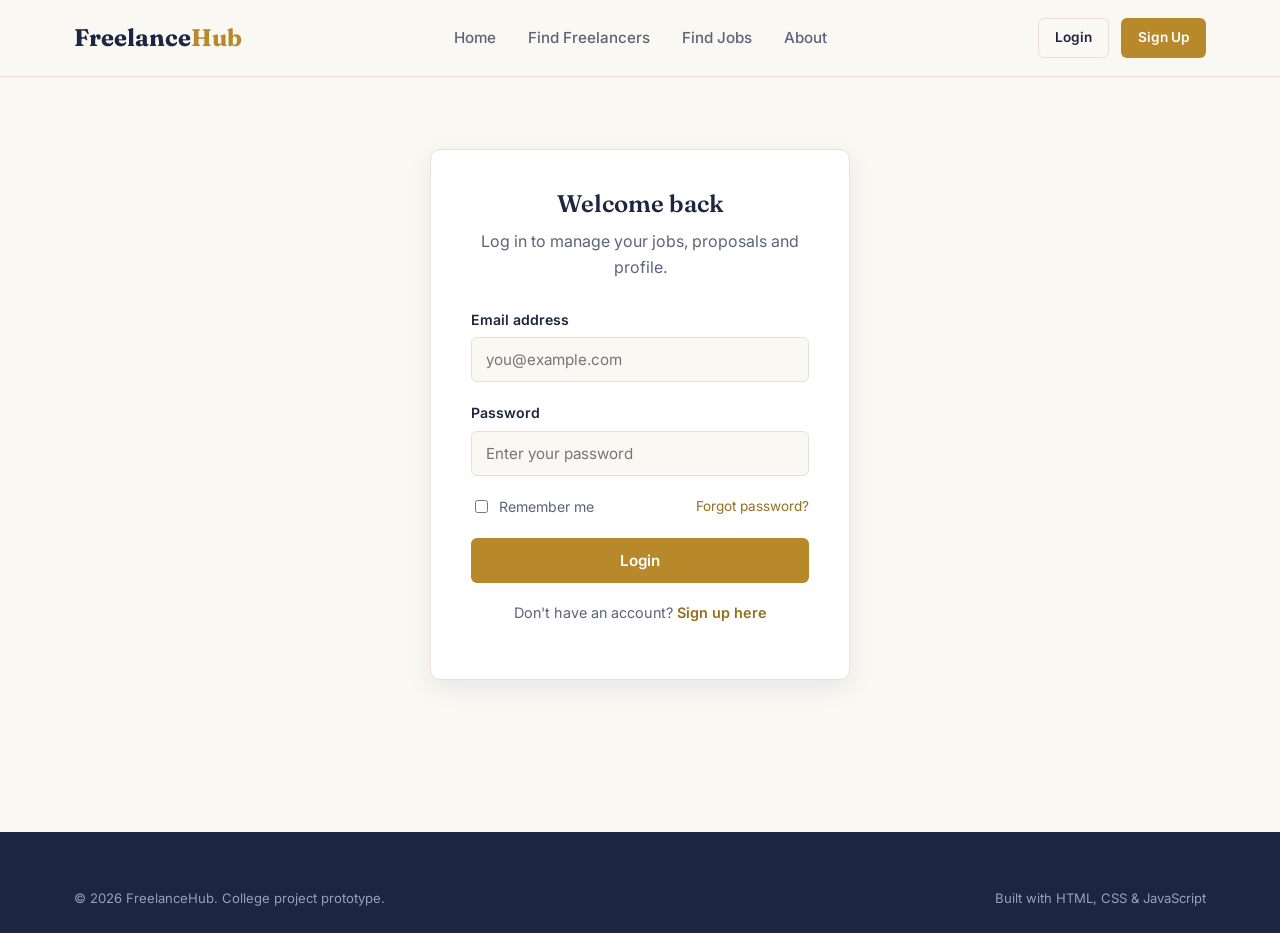
==== FreelanceHub/login.html @ 4bddfca6 "Initial commit" ====
<!DOCTYPE html>
<html lang="en">
<head>
  <meta charset="UTF-8" />
  <meta name="viewport" content="width=device-width, initial-scale=1.0" />
  <title>Login — FreelanceHub</title>
  <link rel="stylesheet" href="css/style.css" />
</head>
<body>

  <nav class="navbar">
    <div class="nav-inner">
      <a href="index.html" class="logo">Freelance<span>Hub</span></a>
      <ul class="nav-links">
        <li><a href="index.html">Home</a></li>
        <li><a href="freelancers.html">Find Freelancers</a></li>
        <li><a href="jobs.html">Find Jobs</a></li>
        <li><a href="index.html#about">About</a></li>
      </ul>
      <div class="nav-actions">
        <a href="login.html" class="btn btn-outline btn-sm">Login</a>
        <a href="register.html" class="btn btn-gold btn-sm">Sign Up</a>
      </div>
      <button class="nav-toggle" aria-label="Toggle menu">&#9776;</button>
    </div>
  </nav>

  <section class="auth-page container">
    <form id="loginForm" class="form-wrap narrow" novalidate>
      <div class="section-head text-center" style="margin-bottom:28px;">
        <h2>Welcome back</h2>
        <p>Log in to manage your jobs, proposals and profile.</p>
      </div>

      <div class="field" id="loginEmailField">
        <label for="loginEmail">Email address</label>
        <input type="email" id="loginEmail" placeholder="you@example.com" />
        <div class="field-error">Please enter a valid email address.</div>
      </div>

      <div class="field" id="loginPasswordField">
        <label for="loginPassword">Password</label>
        <input type="password" id="loginPassword" placeholder="Enter your password" />
        <div class="field-error">Password must be at least 6 characters.</div>
      </div>

      <div class="form-foot-row">
        <label class="checkbox-row">
          <input type="checkbox" id="rememberMe" />
          Remember me
        </label>
        <a href="#" class="btn-text" style="padding:0;">Forgot password?</a>
      </div>

      <button type="submit" class="btn btn-gold btn-block">Login</button>

      <p class="form-foot-text">Don't have an account? <a href="register.html">Sign up here</a></p>
    </form>
  </section>

  <footer class="site-footer">
    <div class="container">
      <div class="footer-bottom" style="border-top:none; padding-top:0;">
        <span>&copy; 2026 FreelanceHub. College project prototype.</span>
        <span>Built with HTML, CSS &amp; JavaScript</span>
      </div>
    </div>
  </footer>

  <script src="js/script.js"></script>
</body>
</html>
---- FreelanceHub/css/style.css ----
/* =========================================================
   FreelanceHub — Stylesheet
   Organized in sections:
   1. Fonts & Variables
   2. Reset & Base
   3. Layout helpers
   4. Navbar
   5. Buttons
   6. Hero
   7. Sections (categories, how it works, why us, CTA)
   8. Cards (freelancer / job)
   9. Forms
   10. Profile page
   11. Dashboard
   12. Footer
   13. Toast / messages
   14. Responsive
   ========================================================= */

/* ---------- 1. Fonts & Variables ---------- */
@import url('https://fonts.googleapis.com/css2?family=Fraunces:opsz,wght@9..144,500;9..144,600;9..144,700&family=Inter:wght@400;500;600;700&display=swap');

:root {
  /* Color tokens — "Guild" palette: ink navy + brass gold + craft teal */
  --ink: #1C2541;          /* primary text / dark surfaces */
  --ink-soft: #5B6478;     /* secondary text */
  --paper: #FAF8F3;        /* page background */
  --surface: #FFFFFF;      /* card background */
  --line: #E7E1D4;         /* borders / dividers */
  --gold: #B8892B;         /* primary accent (clients / CTA) */
  --gold-dark: #93701F;
  --teal: #2F6F6E;         /* secondary accent (freelancers) */
  --teal-dark: #234F4E;
  --danger: #B3432B;
  --success: #2F6F52;

  /* Type */
  --font-display: 'Fraunces', Georgia, 'Times New Roman', serif;
  --font-body: 'Inter', -apple-system, Segoe UI, Roboto, Arial, sans-serif;

  /* Layout */
  --max-width: 1180px;
  --radius: 10px;
  --shadow: 0 8px 24px rgba(28, 37, 65, 0.08);
}

/* ---------- 2. Reset & Base ---------- */
* {
  box-sizing: border-box;
}

html {
  scroll-behavior: smooth;
}

body {
  margin: 0;
  font-family: var(--font-body);
  color: var(--ink);
  background: var(--paper);
  line-height: 1.6;
}

h1, h2, h3, h4 {
  font-family: var(--font-display);
  color: var(--ink);
  margin: 0 0 0.5em 0;
  line-height: 1.15;
  font-weight: 600;
}

p {
  margin: 0 0 1em 0;
  color: var(--ink-soft);
}

a {
  text-decoration: none;
  color: inherit;
}

img {
  max-width: 100%;
  display: block;
}

ul {
  list-style: none;
  margin: 0;
  padding: 0;
}

/* Focus states for accessibility */
a:focus-visible,
button:focus-visible,
input:focus-visible,
textarea:focus-visible,
select:focus-visible {
  outline: 2px solid var(--teal);
  outline-offset: 2px;
}

/* ---------- 3. Layout helpers ---------- */
.container {
  max-width: var(--max-width);
  margin: 0 auto;
  padding: 0 24px;
}

.section {
  padding: 72px 0;
}

.section-head {
  max-width: 620px;
  margin-bottom: 40px;
}

.section-head p {
  margin-top: 8px;
}

.text-center {
  text-align: center;
  margin-left: auto;
  margin-right: auto;
}

/* ---------- 4. Navbar ---------- */
.navbar {
  position: sticky;
  top: 0;
  z-index: 100;
  background: var(--paper);
  border-bottom: 1px solid var(--line);
}

.nav-inner {
  max-width: var(--max-width);
  margin: 0 auto;
  padding: 18px 24px;
  display: flex;
  align-items: center;
  justify-content: space-between;
}

.logo {
  font-family: var(--font-display);
  font-size: 1.5rem;
  font-weight: 700;
  color: var(--ink);
}

.logo span {
  color: var(--gold);
}

.nav-links {
  display: flex;
  align-items: center;
  gap: 32px;
}

.nav-links a {
  font-size: 0.95rem;
  font-weight: 500;
  color: var(--ink-soft);
  padding-bottom: 4px;
  border-bottom: 2px solid transparent;
  transition: color 0.2s ease, border-color 0.2s ease;
}

.nav-links a:hover,
.nav-links a.active {
  color: var(--ink);
  border-bottom-color: var(--gold);
}

.nav-actions {
  display: flex;
  align-items: center;
  gap: 12px;
}

.nav-toggle {
  display: none;
  background: none;
  border: none;
  font-size: 1.5rem;
  cursor: pointer;
  color: var(--ink);
}

/* ---------- 5. Buttons ---------- */
.btn {
  display: inline-flex;
  align-items: center;
  justify-content: center;
  gap: 8px;
  padding: 12px 24px;
  border-radius: 6px;
  font-family: var(--font-body);
  font-size: 0.95rem;
  font-weight: 600;
  border: 1px solid transparent;
  cursor: pointer;
  transition: transform 0.15s ease, box-shadow 0.15s ease, background 0.15s ease, color 0.15s ease;
  white-space: nowrap;
}

.btn:active {
  transform: translateY(1px);
}

.btn-primary {
  background: var(--ink);
  color: var(--surface);
}

.btn-primary:hover {
  background: #101729;
  box-shadow: var(--shadow);
}

.btn-gold {
  background: var(--gold);
  color: var(--surface);
}

.btn-gold:hover {
  background: var(--gold-dark);
  box-shadow: var(--shadow);
}

.btn-teal {
  background: var(--teal);
  color: var(--surface);
}

.btn-teal:hover {
  background: var(--teal-dark);
  box-shadow: var(--shadow);
}

.btn-outline {
  background: transparent;
  border-color: var(--line);
  color: var(--ink);
}

.btn-outline:hover {
  border-color: var(--ink);
}

.btn-text {
  background: none;
  color: var(--gold-dark);
  padding: 12px 4px;
}

.btn-text:hover {
  text-decoration: underline;
}

.btn-block {
  width: 100%;
}

.btn-sm {
  padding: 8px 16px;
  font-size: 0.85rem;
}

/* ---------- 6. Hero ---------- */
.hero {
  padding: 64px 0 88px;
  border-bottom: 1px solid var(--line);
  overflow: hidden;
}

.hero-inner {
  display: grid;
  grid-template-columns: 1.1fr 0.9fr;
  gap: 48px;
  align-items: center;
}

.hero-eyebrow {
  color: var(--teal-dark);
  font-weight: 600;
  font-size: 0.95rem;
  margin-bottom: 14px;
}

.hero h1 {
  font-size: 3rem;
  max-width: 12ch;
}

.hero-sub {
  font-size: 1.1rem;
  max-width: 46ch;
  margin-bottom: 28px;
}

.hero-actions {
  display: flex;
  gap: 14px;
  margin-bottom: 36px;
}

.hero-stats {
  display: flex;
  gap: 36px;
}

.hero-stats div strong {
  display: block;
  font-family: var(--font-display);
  font-size: 1.5rem;
  color: var(--ink);
}

.hero-stats div span {
  font-size: 0.85rem;
  color: var(--ink-soft);
}

/* Search bar on home hero */
.search-bar {
  display: flex;
  background: var(--surface);
  border: 1px solid var(--line);
  border-radius: 8px;
  padding: 6px;
  box-shadow: var(--shadow);
  margin-bottom: 32px;
  max-width: 520px;
}

.search-bar input {
  flex: 1;
  border: none;
  padding: 12px 14px;
  font-size: 0.95rem;
  font-family: var(--font-body);
  background: transparent;
}

.search-bar input:focus {
  outline: none;
}

.search-bar button {
  border: none;
}

/* Hero visual — a mocked job ticket, grounded in the real product */
.hero-visual {
  position: relative;
}

.ticket-card {
  background: var(--surface);
  border: 1px solid var(--line);
  border-radius: var(--radius);
  box-shadow: var(--shadow);
  padding: 24px;
  max-width: 340px;
}

.ticket-card + .ticket-card {
  margin-top: -40px;
  margin-left: 60px;
  transform: rotate(2deg);
}

.ticket-top {
  display: flex;
  align-items: center;
  gap: 12px;
  margin-bottom: 14px;
}

.avatar {
  width: 46px;
  height: 46px;
  border-radius: 50%;
  background: var(--teal);
  color: var(--surface);
  display: flex;
  align-items: center;
  justify-content: center;
  font-weight: 700;
  font-family: var(--font-display);
  flex-shrink: 0;
}

.avatar.gold { background: var(--gold); }
.avatar.ink { background: var(--ink); }

.ticket-top strong {
  display: block;
  font-size: 0.95rem;
}

.ticket-top span {
  font-size: 0.8rem;
  color: var(--ink-soft);
}

.tag {
  display: inline-block;
  font-size: 0.72rem;
  font-weight: 600;
  padding: 4px 10px;
  border-radius: 20px;
  background: #EFEAE0;
  color: var(--ink-soft);
  margin: 2px 4px 2px 0;
}

.tag.teal { background: #E4EFEE; color: var(--teal-dark); }
.tag.gold { background: #F5EBD6; color: var(--gold-dark); }

/* ---------- 7. Sections ---------- */
.category-grid {
  display: grid;
  grid-template-columns: repeat(3, 1fr);
  gap: 20px;
}

.category-card {
  background: var(--surface);
  border: 1px solid var(--line);
  border-radius: var(--radius);
  padding: 24px;
  transition: box-shadow 0.2s ease, transform 0.2s ease, border-color 0.2s ease;
  cursor: pointer;
}

.category-card:hover {
  box-shadow: var(--shadow);
  transform: translateY(-3px);
  border-color: var(--gold);
}

.category-card .icon {
  font-size: 1.6rem;
  margin-bottom: 12px;
}

.category-card h3 {
  font-size: 1.05rem;
  margin-bottom: 4px;
}

.category-card p {
  font-size: 0.85rem;
  margin: 0;
}

.steps {
  display: grid;
  grid-template-columns: repeat(3, 1fr);
  gap: 32px;
}

.step {
  position: relative;
  padding-left: 8px;
}

.step-number {
  font-family: var(--font-display);
  font-size: 2.2rem;
  color: var(--gold);
  margin-bottom: 8px;
}

.step h3 {
  font-size: 1.1rem;
}

.step p {
  font-size: 0.9rem;
}

.why-grid {
  display: grid;
  grid-template-columns: repeat(2, 1fr);
  gap: 24px;
}

.why-item {
  display: flex;
  gap: 16px;
  padding: 20px;
  border-left: 3px solid var(--teal);
  background: var(--surface);
  border-radius: 0 var(--radius) var(--radius) 0;
}

.why-item h3 {
  font-size: 1rem;
  margin-bottom: 4px;
}

.why-item p {
  font-size: 0.88rem;
  margin: 0;
}

.cta-section {
  background: var(--ink);
  color: var(--surface);
  border-radius: var(--radius);
  padding: 56px;
  text-align: center;
  margin: 0 24px;
}

.cta-section h2,
.cta-section p {
  color: var(--surface);
}

.cta-section p {
  opacity: 0.8;
  max-width: 50ch;
  margin-left: auto;
  margin-right: auto;
}

.cta-actions {
  display: flex;
  gap: 14px;
  justify-content: center;
  margin-top: 24px;
}

/* ---------- 8. Cards: freelancer / job listing ---------- */
.toolbar {
  display: flex;
  gap: 16px;
  align-items: center;
  flex-wrap: wrap;
  margin-bottom: 32px;
  padding: 18px;
  background: var(--surface);
  border: 1px solid var(--line);
  border-radius: var(--radius);
}

.toolbar input[type="text"],
.toolbar select {
  padding: 10px 12px;
  border: 1px solid var(--line);
  border-radius: 6px;
  font-family: var(--font-body);
  font-size: 0.9rem;
  background: var(--paper);
}

.toolbar input[type="text"] {
  flex: 1;
  min-width: 200px;
}

.results-count {
  font-size: 0.9rem;
  color: var(--ink-soft);
  margin-bottom: 16px;
}

.grid {
  display: grid;
  grid-template-columns: repeat(3, 1fr);
  gap: 22px;
}

.card {
  background: var(--surface);
  border: 1px solid var(--line);
  border-radius: var(--radius);
  padding: 22px;
  transition: box-shadow 0.2s ease, transform 0.2s ease;
  display: flex;
  flex-direction: column;
}

.card:hover {
  box-shadow: var(--shadow);
  transform: translateY(-2px);
}

.card-head {
  display: flex;
  align-items: center;
  gap: 12px;
  margin-bottom: 14px;
}

.card-head strong {
  display: block;
  font-size: 1rem;
}

.card-head span {
  font-size: 0.82rem;
  color: var(--ink-soft);
}

.rating {
  color: var(--gold-dark);
  font-size: 0.85rem;
  font-weight: 600;
  margin-bottom: 6px;
}

.card-meta {
  display: flex;
  justify-content: space-between;
  font-size: 0.82rem;
  color: var(--ink-soft);
  border-top: 1px solid var(--line);
  border-bottom: 1px solid var(--line);
  padding: 12px 0;
  margin: 12px 0;
}

.card-meta strong {
  display: block;
  color: var(--ink);
  font-size: 0.95rem;
}

.card-actions {
  display: flex;
  gap: 10px;
  margin-top: auto;
}

.card-actions .btn {
  flex: 1;
  padding: 10px 14px;
  font-size: 0.85rem;
}

/* Job card specific */
.job-card {
  padding: 24px;
}

.job-card-top {
  display: flex;
  justify-content: space-between;
  align-items: flex-start;
  margin-bottom: 10px;
}

.job-card-top h3 {
  font-size: 1.1rem;
  margin: 0;
}

.job-budget {
  font-family: var(--font-display);
  font-size: 1.1rem;
  color: var(--teal-dark);
  white-space: nowrap;
}

.job-card p.desc {
  font-size: 0.9rem;
}

.job-skills {
  margin-bottom: 14px;
}

.job-card-footer {
  display: flex;
  justify-content: space-between;
  align-items: center;
  font-size: 0.8rem;
  color: var(--ink-soft);
  margin-bottom: 14px;
}

/* ---------- 9. Forms ---------- */
.form-wrap {
  max-width: 640px;
  margin: 0 auto;
  background: var(--surface);
  border: 1px solid var(--line);
  border-radius: var(--radius);
  padding: 40px;
  box-shadow: var(--shadow);
}

.form-wrap.narrow {
  max-width: 420px;
}

.field {
  margin-bottom: 20px;
}

.field label {
  display: block;
  font-size: 0.88rem;
  font-weight: 600;
  margin-bottom: 6px;
}

.field input,
.field textarea,
.field select {
  width: 100%;
  padding: 12px 14px;
  border: 1px solid var(--line);
  border-radius: 6px;
  font-family: var(--font-body);
  font-size: 0.95rem;
  background: var(--paper);
  color: var(--ink);
}

.field textarea {
  resize: vertical;
  min-height: 110px;
}

.field input:focus,
.field textarea:focus,
.field select:focus {
  border-color: var(--teal);
}

.field-row {
  display: grid;
  grid-template-columns: 1fr 1fr;
  gap: 16px;
}

.field-error {
  color: var(--danger);
  font-size: 0.8rem;
  margin-top: 6px;
  display: none;
}

.field.invalid input,
.field.invalid textarea,
.field.invalid select {
  border-color: var(--danger);
}

.field.invalid .field-error {
  display: block;
}

.field-hint {
  font-size: 0.8rem;
  color: var(--ink-soft);
  margin-top: 6px;
}

.checkbox-row {
  display: flex;
  align-items: center;
  gap: 8px;
  font-size: 0.88rem;
  color: var(--ink-soft);
}

.checkbox-row input {
  width: auto;
}

.form-foot-row {
  display: flex;
  justify-content: space-between;
  align-items: center;
  margin-bottom: 20px;
  font-size: 0.85rem;
}

.user-type-row {
  display: grid;
  grid-template-columns: 1fr 1fr;
  gap: 12px;
}

.user-type-option {
  border: 1px solid var(--line);
  border-radius: 6px;
  padding: 14px;
  text-align: center;
  cursor: pointer;
  font-size: 0.9rem;
  font-weight: 600;
  color: var(--ink-soft);
  transition: border-color 0.2s ease, color 0.2s ease, background 0.2s ease;
}

.user-type-option input {
  display: none;
}

.user-type-option.selected {
  border-color: var(--teal);
  color: var(--teal-dark);
  background: #E4EFEE;
}

.auth-page {
  padding: 72px 0;
}

.form-foot-text {
  text-align: center;
  font-size: 0.9rem;
  color: var(--ink-soft);
  margin-top: 18px;
}

.form-foot-text a {
  color: var(--gold-dark);
  font-weight: 600;
}

/* Success panel shown after form submission */
.success-panel {
  display: none;
  text-align: center;
  padding: 40px;
}

.success-panel .icon-circle {
  width: 64px;
  height: 64px;
  border-radius: 50%;
  background: #E4EFEE;
  color: var(--teal-dark);
  font-size: 1.8rem;
  display: flex;
  align-items: center;
  justify-content: center;
  margin: 0 auto 20px;
}

/* ---------- 10. Profile page ---------- */
.profile-header {
  display: flex;
  gap: 28px;
  align-items: center;
  background: var(--surface);
  border: 1px solid var(--line);
  border-radius: var(--radius);
  padding: 32px;
  margin-bottom: 32px;
}

.profile-header .avatar {
  width: 96px;
  height: 96px;
  font-size: 2rem;
}

.profile-header h1 {
  font-size: 1.6rem;
  margin-bottom: 4px;
}

.profile-title {
  color: var(--teal-dark);
  font-weight: 600;
  margin-bottom: 8px;
}

.profile-meta {
  display: flex;
  gap: 20px;
  font-size: 0.88rem;
  color: var(--ink-soft);
  flex-wrap: wrap;
}

.profile-actions {
  margin-left: auto;
  display: flex;
  gap: 12px;
  align-self: flex-start;
}

.profile-grid {
  display: grid;
  grid-template-columns: 2fr 1fr;
  gap: 28px;
}

.profile-block {
  background: var(--surface);
  border: 1px solid var(--line);
  border-radius: var(--radius);
  padding: 28px;
  margin-bottom: 24px;
}

.profile-block h2 {
  font-size: 1.15rem;
  margin-bottom: 14px;
}

.skill-list {
  display: flex;
  flex-wrap: wrap;
  gap: 8px;
}

.portfolio-grid {
  display: grid;
  grid-template-columns: 1fr 1fr;
  gap: 16px;
}

.portfolio-item {
  border: 1px solid var(--line);
  border-radius: 8px;
  overflow: hidden;
}

.portfolio-thumb {
  height: 110px;
  background: linear-gradient(135deg, var(--teal), var(--ink));
}

.portfolio-item p {
  margin: 0;
  padding: 10px 12px;
  font-size: 0.85rem;
  color: var(--ink);
}

.review {
  border-bottom: 1px solid var(--line);
  padding: 16px 0;
}

.review:last-child {
  border-bottom: none;
}

.review-top {
  display: flex;
  justify-content: space-between;
  margin-bottom: 6px;
  font-size: 0.85rem;
  font-weight: 600;
}

.review p {
  font-size: 0.88rem;
  margin: 0;
}

.experience-item {
  display: flex;
  gap: 14px;
  margin-bottom: 16px;
}

.experience-dot {
  width: 10px;
  height: 10px;
  border-radius: 50%;
  background: var(--gold);
  margin-top: 6px;
  flex-shrink: 0;
}

.experience-item strong {
  display: block;
  font-size: 0.92rem;
}

.experience-item span {
  font-size: 0.8rem;
  color: var(--ink-soft);
}

.side-stat {
  display: flex;
  justify-content: space-between;
  padding: 10px 0;
  border-bottom: 1px solid var(--line);
  font-size: 0.9rem;
}

.side-stat:last-child {
  border-bottom: none;
}

.side-stat strong {
  font-family: var(--font-display);
}

/* ---------- 11. Dashboard ---------- */
.dash-welcome {
  background: var(--ink);
  color: var(--surface);
  border-radius: var(--radius);
  padding: 32px;
  margin-bottom: 28px;
  display: flex;
  justify-content: space-between;
  align-items: center;
}

.dash-welcome h1,
.dash-welcome p {
  color: var(--surface);
}

.dash-welcome p {
  opacity: 0.75;
  margin: 0;
}

.dash-stats {
  display: grid;
  grid-template-columns: repeat(4, 1fr);
  gap: 18px;
  margin-bottom: 28px;
}

.dash-stat {
  background: var(--surface);
  border: 1px solid var(--line);
  border-radius: var(--radius);
  padding: 20px;
}

.dash-stat strong {
  display: block;
  font-family: var(--font-display);
  font-size: 1.8rem;
}

.dash-stat span {
  font-size: 0.85rem;
  color: var(--ink-soft);
}

.dash-columns {
  display: grid;
  grid-template-columns: 2fr 1fr;
  gap: 24px;
}

.dash-panel {
  background: var(--surface);
  border: 1px solid var(--line);
  border-radius: var(--radius);
  padding: 24px;
  margin-bottom: 24px;
}

.dash-panel h2 {
  font-size: 1.05rem;
  margin-bottom: 16px;
}

.dash-list-item {
  display: flex;
  justify-content: space-between;
  align-items: center;
  padding: 12px 0;
  border-bottom: 1px solid var(--line);
  font-size: 0.9rem;
}

.dash-list-item:last-child {
  border-bottom: none;
}

.dash-list-item span.status {
  font-size: 0.75rem;
  font-weight: 600;
  padding: 3px 10px;
  border-radius: 20px;
}

.status.active { background: #E4EFEE; color: var(--teal-dark); }
.status.pending { background: #F5EBD6; color: var(--gold-dark); }
.status.saved { background: #EFEAE0; color: var(--ink-soft); }

.notification-item {
  display: flex;
  gap: 12px;
  padding: 10px 0;
  border-bottom: 1px solid var(--line);
  font-size: 0.85rem;
}

.notification-item:last-child {
  border-bottom: none;
}

.notification-dot {
  width: 8px;
  height: 8px;
  border-radius: 50%;
  background: var(--gold);
  margin-top: 6px;
  flex-shrink: 0;
}

/* ---------- 12. Footer ---------- */
.site-footer {
  background: var(--ink);
  color: #C9CDDA;
  padding: 56px 0 24px;
  margin-top: 80px;
}

.footer-grid {
  display: grid;
  grid-template-columns: 1.4fr 1fr 1fr 1fr;
  gap: 32px;
  margin-bottom: 36px;
}

.footer-grid h4 {
  color: var(--surface);
  font-size: 0.9rem;
  margin-bottom: 14px;
}

.footer-grid ul li {
  margin-bottom: 10px;
}

.footer-grid ul li a {
  font-size: 0.88rem;
  color: #C9CDDA;
  transition: color 0.2s ease;
}

.footer-grid ul li a:hover {
  color: var(--gold);
}

.footer-logo {
  font-family: var(--font-display);
  font-size: 1.4rem;
  color: var(--surface);
  margin-bottom: 10px;
}

.footer-logo span {
  color: var(--gold);
}

.footer-grid p {
  font-size: 0.85rem;
  color: #9AA1B5;
}

.footer-bottom {
  border-top: 1px solid #2C3552;
  padding-top: 20px;
  font-size: 0.82rem;
  color: #9AA1B5;
  display: flex;
  justify-content: space-between;
}

/* ---------- 13. Toast / confirmation messages ---------- */
.toast {
  position: fixed;
  bottom: 28px;
  right: 28px;
  background: var(--ink);
  color: var(--surface);
  padding: 14px 20px;
  border-radius: 8px;
  box-shadow: var(--shadow);
  font-size: 0.9rem;
  transform: translateY(20px);
  opacity: 0;
  pointer-events: none;
  transition: transform 0.25s ease, opacity 0.25s ease;
  z-index: 999;
  max-width: 320px;
}

.toast.show {
  transform: translateY(0);
  opacity: 1;
}

/* ---------- 14. Responsive ---------- */
@media (max-width: 900px) {
  .hero-inner,
  .profile-grid,
  .dash-columns {
    grid-template-columns: 1fr;
  }

  .category-grid,
  .steps,
  .why-grid,
  .grid,
  .dash-stats {
    grid-template-columns: repeat(2, 1fr);
  }

  .footer-grid {
    grid-template-columns: 1fr 1fr;
  }

  .hero-visual {
    display: none;
  }
}

@media (max-width: 640px) {
  .nav-links,
  .nav-actions .btn-outline {
    display: none;
  }

  .nav-toggle {
    display: block;
  }

  .navbar.open .nav-links {
    display: flex;
    flex-direction: column;
    position: absolute;
    top: 100%;
    left: 0;
    right: 0;
    background: var(--paper);
    border-bottom: 1px solid var(--line);
    padding: 16px 24px;
    gap: 16px;
  }

  .hero h1 {
    font-size: 2.2rem;
  }

  .category-grid,
  .steps,
  .why-grid,
  .grid,
  .dash-stats,
  .field-row,
  .portfolio-grid {
    grid-template-columns: 1fr;
  }

  .footer-grid {
    grid-template-columns: 1fr;
  }

  .footer-bottom {
    flex-direction: column;
    gap: 8px;
  }

  .profile-header {
    flex-direction: column;
    text-align: center;
  }

  .profile-actions {
    margin-left: 0;
  }

  .dash-welcome {
    flex-direction: column;
    gap: 16px;
    text-align: center;
  }

  .cta-section {
    margin: 0 12px;
    padding: 40px 24px;
  }
}
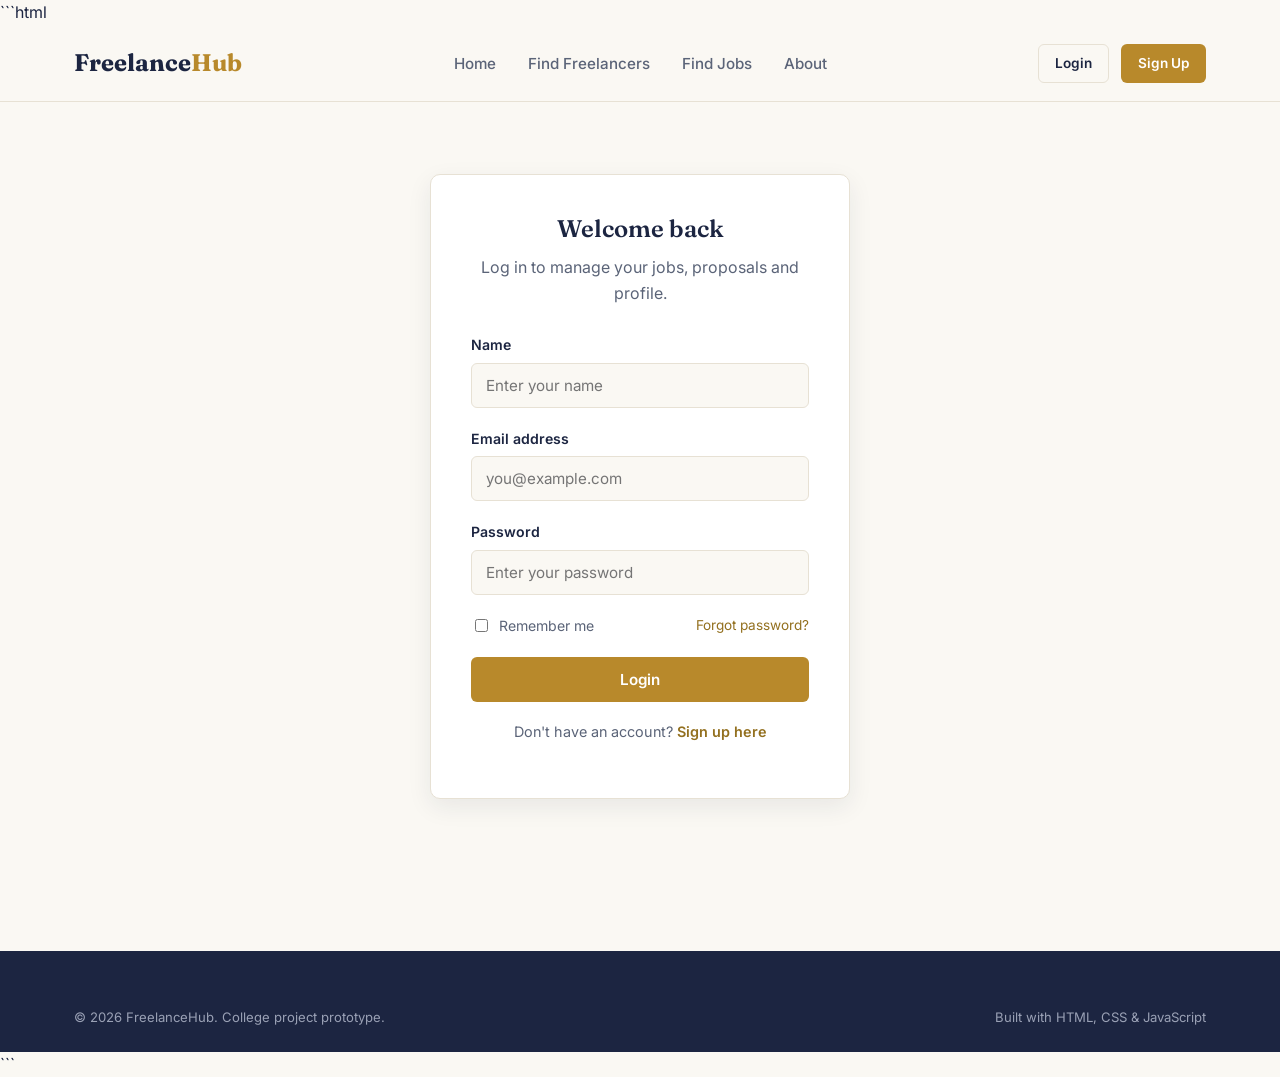
==== commit 09e7f222: "Update login.html" ====
--- a/FreelanceHub/login.html
+++ b/FreelanceHub/login.html
@@ -1,72 +1,348 @@
+```html
 <!DOCTYPE html>
 <html lang="en">
+
 <head>
-  <meta charset="UTF-8" />
-  <meta name="viewport" content="width=device-width, initial-scale=1.0" />
+  <meta charset="UTF-8">
+  <meta name="viewport" content="width=device-width, initial-scale=1.0">
+
   <title>Login — FreelanceHub</title>
-  <link rel="stylesheet" href="css/style.css" />
+
+  <link rel="stylesheet" href="css/style.css">
 </head>
+
 <body>
 
+  <!-- NAVBAR -->
   <nav class="navbar">
+
     <div class="nav-inner">
-      <a href="index.html" class="logo">Freelance<span>Hub</span></a>
+
+      <a href="index.html" class="logo">
+        Freelance<span>Hub</span>
+      </a>
+
       <ul class="nav-links">
         <li><a href="index.html">Home</a></li>
         <li><a href="freelancers.html">Find Freelancers</a></li>
         <li><a href="jobs.html">Find Jobs</a></li>
         <li><a href="index.html#about">About</a></li>
       </ul>
+
       <div class="nav-actions">
-        <a href="login.html" class="btn btn-outline btn-sm">Login</a>
-        <a href="register.html" class="btn btn-gold btn-sm">Sign Up</a>
-      </div>
-      <button class="nav-toggle" aria-label="Toggle menu">&#9776;</button>
+        <a href="login.html" class="btn btn-outline btn-sm">
+          Login
+        </a>
+
+        <a href="register.html" class="btn btn-gold btn-sm">
+          Sign Up
+        </a>
+      </div>
+
+      <button class="nav-toggle" aria-label="Toggle menu">
+        &#9776;
+      </button>
+
     </div>
+
   </nav>
 
+
+  <!-- LOGIN -->
+
   <section class="auth-page container">
-    <form id="loginForm" class="form-wrap narrow" novalidate>
-      <div class="section-head text-center" style="margin-bottom:28px;">
+
+    <form
+      id="loginForm"
+      class="form-wrap narrow"
+    >
+
+      <div
+        class="section-head text-center"
+        style="margin-bottom:28px;"
+      >
+
         <h2>Welcome back</h2>
-        <p>Log in to manage your jobs, proposals and profile.</p>
-      </div>
-
-      <div class="field" id="loginEmailField">
-        <label for="loginEmail">Email address</label>
-        <input type="email" id="loginEmail" placeholder="you@example.com" />
-        <div class="field-error">Please enter a valid email address.</div>
-      </div>
-
-      <div class="field" id="loginPasswordField">
-        <label for="loginPassword">Password</label>
-        <input type="password" id="loginPassword" placeholder="Enter your password" />
-        <div class="field-error">Password must be at least 6 characters.</div>
-      </div>
+
+        <p>
+          Log in to manage your jobs, proposals and profile.
+        </p>
+
+      </div>
+
+
+      <!-- NAME -->
+
+      <div class="field">
+
+        <label for="loginName">
+          Name
+        </label>
+
+        <input
+          type="text"
+          id="loginName"
+          placeholder="Enter your name"
+        >
+
+      </div>
+
+
+      <!-- EMAIL -->
+
+      <div class="field">
+
+        <label for="loginEmail">
+          Email address
+        </label>
+
+        <input
+          type="email"
+          id="loginEmail"
+          placeholder="you@example.com"
+        >
+
+      </div>
+
+
+      <!-- PASSWORD -->
+
+      <div class="field">
+
+        <label for="loginPassword">
+          Password
+        </label>
+
+        <input
+          type="password"
+          id="loginPassword"
+          placeholder="Enter your password"
+        >
+
+      </div>
+
+
+      <!-- REMEMBER -->
 
       <div class="form-foot-row">
+
         <label class="checkbox-row">
-          <input type="checkbox" id="rememberMe" />
+
+          <input
+            type="checkbox"
+            id="rememberMe"
+          >
+
           Remember me
+
         </label>
-        <a href="#" class="btn-text" style="padding:0;">Forgot password?</a>
-      </div>
-
-      <button type="submit" class="btn btn-gold btn-block">Login</button>
-
-      <p class="form-foot-text">Don't have an account? <a href="register.html">Sign up here</a></p>
+
+        <a
+          href="#"
+          class="btn-text"
+          style="padding:0;"
+        >
+          Forgot password?
+        </a>
+
+      </div>
+
+
+      <!-- LOGIN -->
+
+      <button
+        type="submit"
+        class="btn btn-gold btn-block"
+      >
+        Login
+      </button>
+
+
+      <p class="form-foot-text">
+
+        Don't have an account?
+
+        <a href="register.html">
+          Sign up here
+        </a>
+
+      </p>
+
     </form>
+
   </section>
 
+
+  <!-- FOOTER -->
+
   <footer class="site-footer">
+
     <div class="container">
-      <div class="footer-bottom" style="border-top:none; padding-top:0;">
-        <span>&copy; 2026 FreelanceHub. College project prototype.</span>
-        <span>Built with HTML, CSS &amp; JavaScript</span>
-      </div>
+
+      <div
+        class="footer-bottom"
+        style="
+          border-top:none;
+          padding-top:0;
+        "
+      >
+
+        <span>
+          &copy; 2026 FreelanceHub.
+          College project prototype.
+        </span>
+
+        <span>
+          Built with HTML, CSS &amp; JavaScript
+        </span>
+
+      </div>
+
     </div>
+
   </footer>
 
-  <script src="js/script.js"></script>
+
+  <!-- LOGIN SCRIPT -->
+
+  <script>
+
+    document.addEventListener(
+      "DOMContentLoaded",
+      function () {
+
+        const form =
+          document.getElementById("loginForm");
+
+
+        form.addEventListener(
+          "submit",
+          function (event) {
+
+            event.preventDefault();
+
+
+            const name =
+              document
+                .getElementById("loginName")
+                .value
+                .trim();
+
+            const email =
+              document
+                .getElementById("loginEmail")
+                .value
+                .trim();
+
+            const password =
+              document
+                .getElementById("loginPassword")
+                .value;
+
+
+            /* CHECK NAME */
+
+            if (name === "") {
+
+              alert("Please enter your name.");
+
+              return;
+
+            }
+
+
+            /* CHECK EMAIL */
+
+            if (
+              email === "" ||
+              !email.includes("@")
+            ) {
+
+              alert("Please enter a valid email.");
+
+              return;
+
+            }
+
+
+            /* CHECK PASSWORD */
+
+            if (password.length < 6) {
+
+              alert(
+                "Password must be at least 6 characters."
+              );
+
+              return;
+
+            }
+
+
+            /* CREATE USER */
+
+            const user = {
+
+              name: name,
+
+              email: email,
+
+              password: password
+
+            };
+
+
+            /* SAVE USER */
+
+            localStorage.setItem(
+              "currentUser",
+              JSON.stringify(user)
+            );
+
+
+            localStorage.setItem(
+              "loggedInUser",
+              name
+            );
+
+
+            /* SAVE REMEMBERED EMAIL */
+
+            const remember =
+              document.getElementById(
+                "rememberMe"
+              ).checked;
+
+
+            if (remember) {
+
+              localStorage.setItem(
+                "rememberedEmail",
+                email
+              );
+
+            }
+
+
+            /* GO TO DASHBOARD */
+
+            window.location.assign(
+              "dashboard.html"
+            );
+
+          }
+        );
+
+      }
+    );
+
+  </script>
+
+
+  <!-- IMPORTANT:
+       DO NOT LOAD js/script.js ON THIS PAGE.
+       It may conflict with the login form. -->
+
 </body>
+
 </html>
+```
